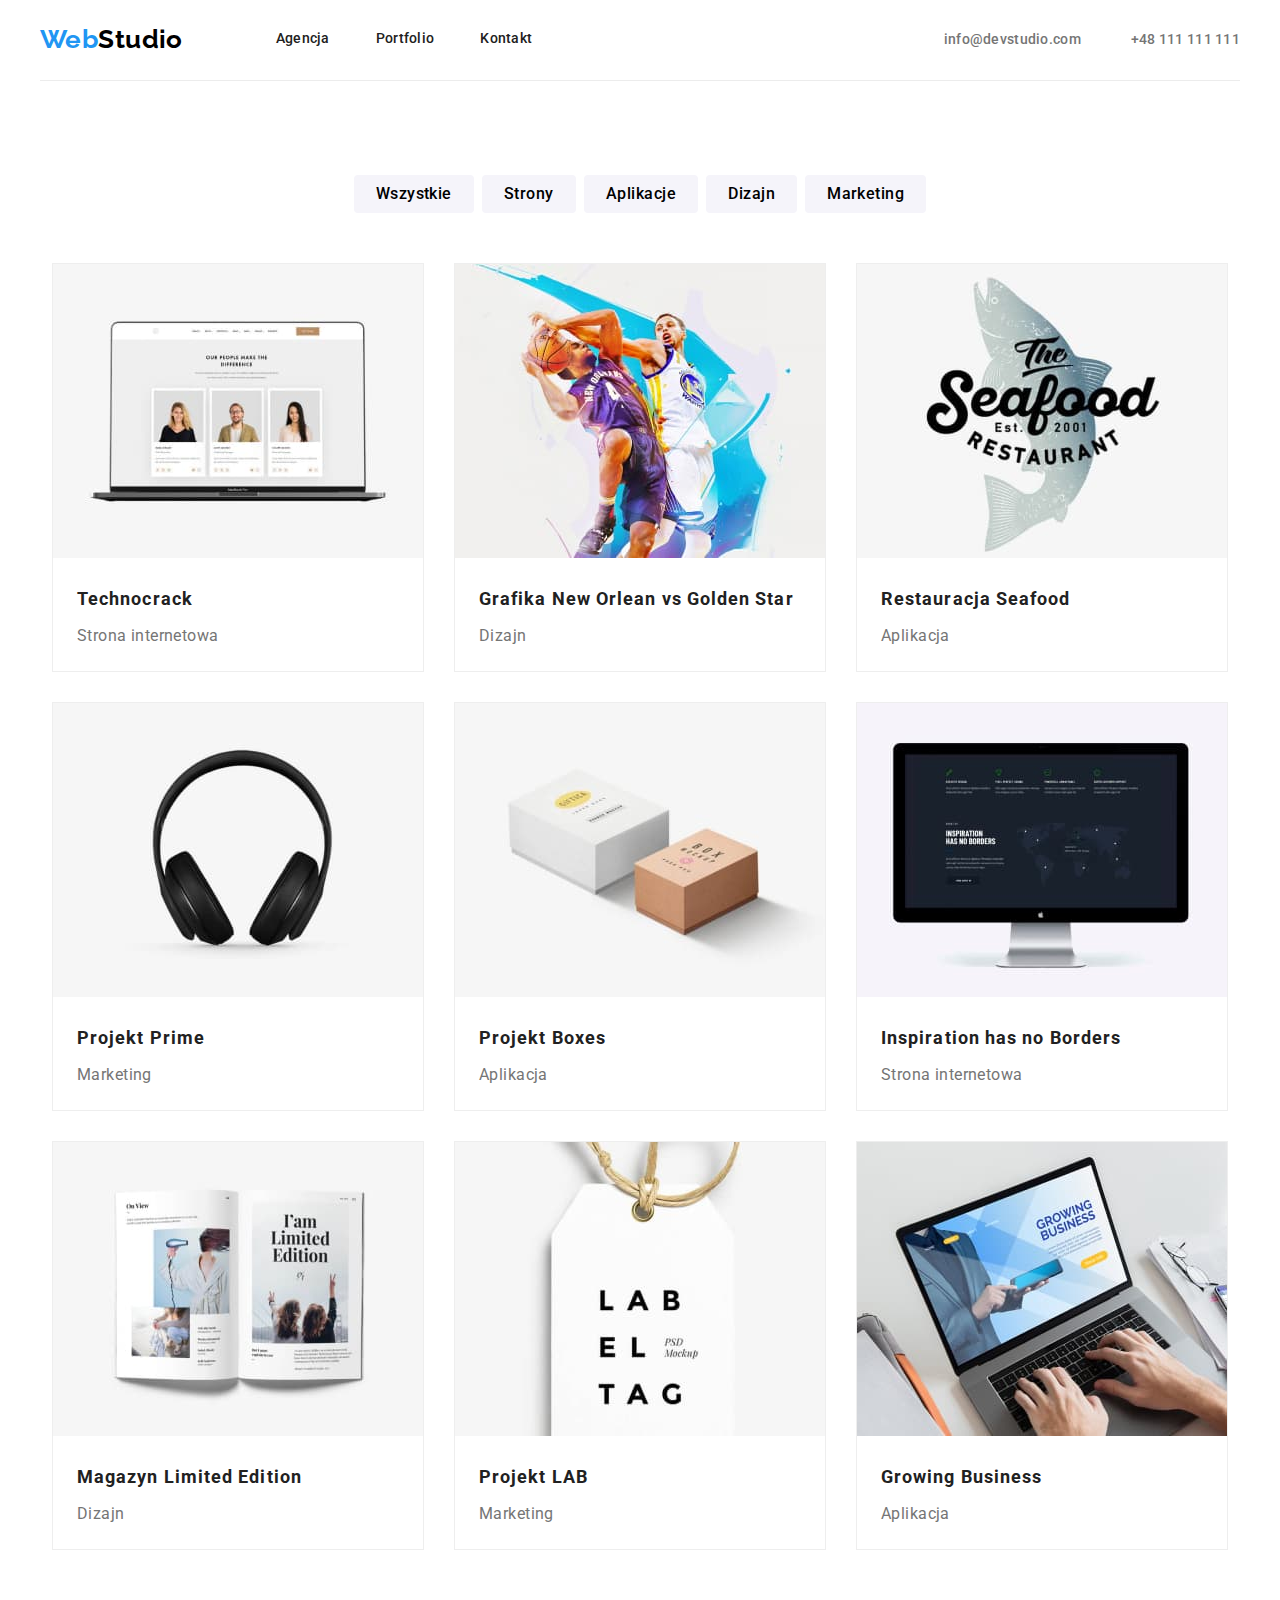
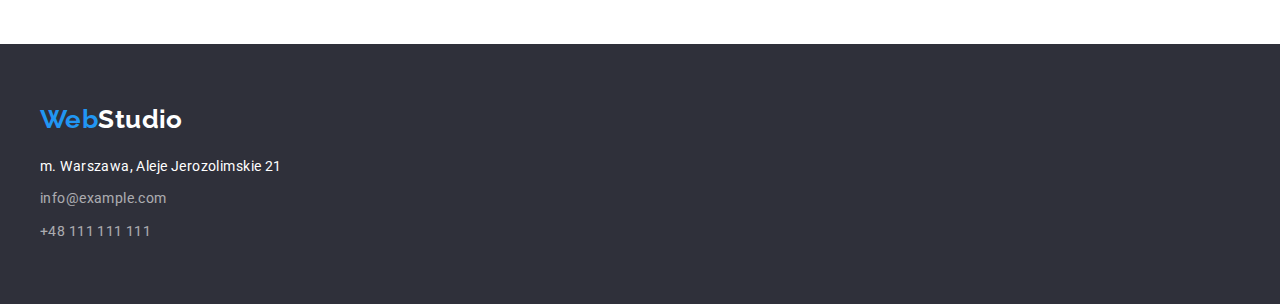
==== portfolio.html @ f4ee3b88 "setup" ====
<!DOCTYPE html>
<html lang="en">
  <head>
    <meta charset="UTF-8" />
    <meta http-equiv="X-UA-Compatible" content="IE=edge" />
    <meta name="viewport" content="width=device-width, initial-scale=1.0" />
    <title>Portfolio</title>
    <link rel="preconnect" href="https://fonts.googleapis.com" />
    <link rel="preconnect" href="https://fonts.gstatic.com" crossorigin />
    <link
      href="https://fonts.googleapis.com/css2?family=Raleway:wght@700&family=Roboto:wght@400;500;700;900&display=swap"
      rel="stylesheet"
    />
    <link href="css/styles.css" rel="stylesheet" />
  </head>
  <body>
    <header>
      <div class="header container">
        <!-- SITE NAVIGATION -->
        <nav>
          <a class="logo brand-main-color" href="index.html"
            >web<span class="brand-secondary-color">Studio</span></a
          >
          <ul class="nav">
            <li><a class="highlight" href="index.html">Agencja</a></li>
            <li><a class="highlight" href="portfolio.html">Portfolio</a></li>
            <li><a class="highlight" href="#">Kontakt</a></li>
          </ul>
        </nav>
        <!-- CONTACT INFO -->
        <ul class="contact-info">
          <li><a class="highlight" href="mailto:info@devstudio.com">info@devstudio.com</a></li>
          <li><a class="highlight" href="tel:+48111111111">+48 111 111 111</a></li>
        </ul>
      </div>
    </header>
    <main>
      <!-- BUTTON SECTION -->
      <section class="section">
        <div class="container">
          <ul class="buttons-portfolio">
            <li>
              <button class="buttons-light" type="button">Wszystkie</button>
            </li>
            <li><button class="buttons-light" type="button">Strony</button></li>
            <li>
              <button class="buttons-light" type="button">Aplikacje</button>
            </li>
            <li><button class="buttons-light" type="button">Dizajn</button></li>
            <li>
              <button class="buttons-light" type="button">Marketing</button>
            </li>
          </ul>
          <!-- PHOTO SECTION -->
          <ul class="examples">
            <li>
              <figure>
                <img src="images/port1.jpg" alt="laptop screen" width="370" height="294" />
                <figcaption class="description">
                  <h3>Technocrack</h3>
                  <p>Strona internetowa</p>
                </figcaption>
              </figure>
            </li>
            <li>
              <figure>
                <img src="images/port2.jpg" alt="basketball players" width="370" height="294" />
                <figcaption class="description">
                  <h3>Grafika New Orlean vs Golden Star</h3>
                  <p>Dizajn</p>
                </figcaption>
              </figure>
            </li>
            <li>
              <figure>
                <img src="images/port3.jpg" alt="restaurant logo" width="370" height="294" />
                <figcaption class="description">
                  <h3>Restauracja Seafood</h3>
                  <p>Aplikacja</p>
                </figcaption>
              </figure>
            </li>
            <li>
              <figure>
                <img src="images/port4.jpg" alt="headphones" width="370" height="294" />
                <figcaption class="description">
                  <h3>Projekt Prime</h3>
                  <p>Marketing</p>
                </figcaption>
              </figure>
            </li>
            <li>
              <figure>
                <img src="images/port5.jpg" alt="two boxes" width="370" height="294" />
                <figcaption class="description">
                  <h3>Projekt Boxes</h3>
                  <p>Aplikacja</p>
                </figcaption>
              </figure>
            </li>
            <li>
              <figure>
                <img src="images/port6.jpg" alt="pc screen" width="370" height="294" />
                <figcaption class="description">
                  <h3>Inspiration has no Borders</h3>
                  <p>Strona internetowa</p>
                </figcaption>
              </figure>
            </li>
            <li>
              <figure>
                <img src="images/port7.jpg" alt="opened magazine" width="370" height="294" />
                <figcaption class="description">
                  <h3>Magazyn Limited Edition</h3>
                  <p>Dizajn</p>
                </figcaption>
              </figure>
            </li>
            <li>
              <figure>
                <img src="images/port8.jpg" alt="pendant" width="370" height="294" />
                <figcaption class="description">
                  <h3>Projekt LAB</h3>
                  <p>Marketing</p>
                </figcaption>
              </figure>
            </li>
            <li>
              <figure>
                <img src="images/port9.jpg" alt="writing on computer" width="370" height="294" />
                <figcaption class="description">
                  <h3>Growing Business</h3>
                  <p>Aplikacja</p>
                </figcaption>
              </figure>
            </li>
          </ul>
        </div>
      </section>
    </main>
    <footer class="background-secondary">
      <div class="container">
        <a class="logo brand-main-color" href="/index.html"
          >web<span class="brand-tertiary-color">Studio</span></a
        >
        <!-- CONTACT INFO -->
        <address>
          <ul class="address">
            <li>m. Warszawa, Aleje Jerozolimskie 21</li>
            <li>
              <a href="mailto:info@example.com">info@example.com</a>
            </li>
            <li><a href="tel:+48111111111">+48 111 111 111</a></li>
          </ul>
        </address>
      </div>
    </footer>
  </body>
</html>
---- css/styles.css ----
:root {
  --brand-primary-color: #2196f3;
  --primary-alpha: rgba(33, 150, 243, 0.4);
  --brand-secondary-color: #000;
  --brand-tertiary-color: #fff;
  --text-primary-color: #212121;
  --text-light-color: #757575;
  --light-background-color: #f5f4fa;
  --mid-background-color: #ececec;
  --dark-background-color: #2f303a;
  --brand-font: 'Raleway', sans-serif;
  --main-font: 'Roboto', sans-serif;
}
* {
  margin: 0;
}
ul {
  list-style: none;
  padding: 0;
}
a {
  text-decoration: none;
  padding: 0;
  margin: 0;
}
button {
  cursor: pointer;
}
h3 {
  font-size: inherit;
}
body {
  font-family: var(--main-font);
  color: var(--text-primary-color);
  font-size: 14px;
  letter-spacing: 0.03em;
}
.section {
  padding: 94px 0;
}
.container {
  max-width: 1200px;
  width: 100%;
  margin: 0 auto;
}
.header {
  display: flex;
  align-items: center;
  justify-content: space-between;
  border-bottom: 1px solid #ececec;
}
nav {
  display: inline-flex;
  align-items: center;
  padding: 24px 0px 25px 0px;
}
.logo {
  font-family: var(--brand-font);
  font-size: 26px;
  font-weight: 700;
  text-transform: capitalize;
  line-height: 1.19;
  margin-right: 93px;
}
.brand-main-color {
  color: var(--brand-primary-color);
}
.brand-secondary-color {
  color: var(--brand-secondary-color);
}
.brand-tertiary-color {
  color: var(--brand-tertiary-color);
}
.nav,
.contact-info {
  display: inline-flex;
  gap: 46px;
  font-weight: 500;
  line-height: 1.14;
  letter-spacing: 0.02em;
}
.nav a {
  color: inherit;
}
.contact-info {
  gap: 50px;
}
.contact-info a {
  color: var(--text-light-color);
}
.hero-section {
  padding: 200px 0;
  text-align: center;
}
.hero {
  text-transform: uppercase;
  font-size: 44px;
  font-weight: 900;
  line-height: 1.36;
  color: var(--brand-tertiary-color);
  margin-bottom: 30px;
  letter-spacing: 0.06em;
}
.buttons-main {
  font-family: var(--main-font);
  font-size: 16px;
  font-weight: 700;
  line-height: 1.87;
  padding: 10px 41px 10px 42px;
  border-radius: 4px;
  text-align: center;
  letter-spacing: 0.06em;
  border: none;
  background-color: var(--brand-primary-color);
  color: var(--brand-tertiary-color);
}
.paragraphs {
  display: flex;
  gap: 30px;
  margin-bottom: 94px;
}
.paragraphs h3 {
  text-transform: uppercase;
  font-weight: 700;
  line-height: 1.17;
  margin-bottom: 10px;
}
.paragraphs p {
  color: var(--text-light-color);
  line-height: 1.71;
}
.section-title {
  font-weight: 700;
  font-size: 36px;
  line-height: 1.17;
  text-align: center;
  margin-bottom: 50px;
}
.foto {
  display: flex;
  gap: 30px;
  justify-content: center;
}
.background-light {
  background-color: var(--light-background-color);
}
.people {
  display: flex;
  gap: 30px;
}
.foto-caption {
  background-color: var(--brand-tertiary-color);
  box-shadow: 0px 1px 3px rgba(0, 0, 0, 0.12), 0px 1px 1px rgba(0, 0, 0, 0.14),
    0px 2px 1px rgba(0, 0, 0, 0.2);
  border-radius: 0px 0px 4px 4px;
}
.foto-caption figcaption {
  font-size: 16px;
  line-height: 1.19;
  text-align: center;
  padding: 30px 0;
}
.foto-caption h3 {
  font-weight: 500;
  margin-bottom: 10px;
}
.foto-caption p {
  color: var(--text-light-color);
}
.buttons-portfolio {
  display: flex;
  justify-content: center;
  gap: 8px;
}
.buttons-light {
  padding: 6px 22px;
  font-family: var(--main-font);
  font-size: 16px;
  font-weight: 500;
  line-height: 1.62;
  border-radius: 4px;
  text-align: center;
  letter-spacing: 0.03em;
  border: none;
  background-color: var(--light-background-color);
}
.buttons-light:hover {
  background-color: var(--brand-primary-color);
  color: var(--brand-tertiary-color);
}
.examples {
  display: flex;
  justify-content: center;
  gap: 30px;
  margin-top: 50px;
  flex-wrap: wrap;
}
.examples figure {
  border: 1px solid #eeeeee;
}
.description {
  padding: 20px 24px;
}

.description > h3 {
  font-weight: 700;
  font-size: 18px;
  line-height: 2;
  letter-spacing: 0.06em;
  margin-bottom: 4px;
}
.description > p {
  font-size: 16px;
  line-height: 1.87;
  color: var(--text-light-color);
}
footer {
  padding: 60px 0;
}
footer,
.background-secondary {
  background-color: var(--dark-background-color);
}
.address,
.address a {
  font-size: 14px;
  font-style: normal;
  line-height: 1.71;
  color: var(--brand-tertiary-color);
}
.address a {
  opacity: 0.6;
}
.address {
  display: flex;
  flex-direction: column;
  margin-top: 20px;
  gap: 9px;
}
.highlight:hover,
.highlight:focus {
  color: var(--brand-primary-color);
}
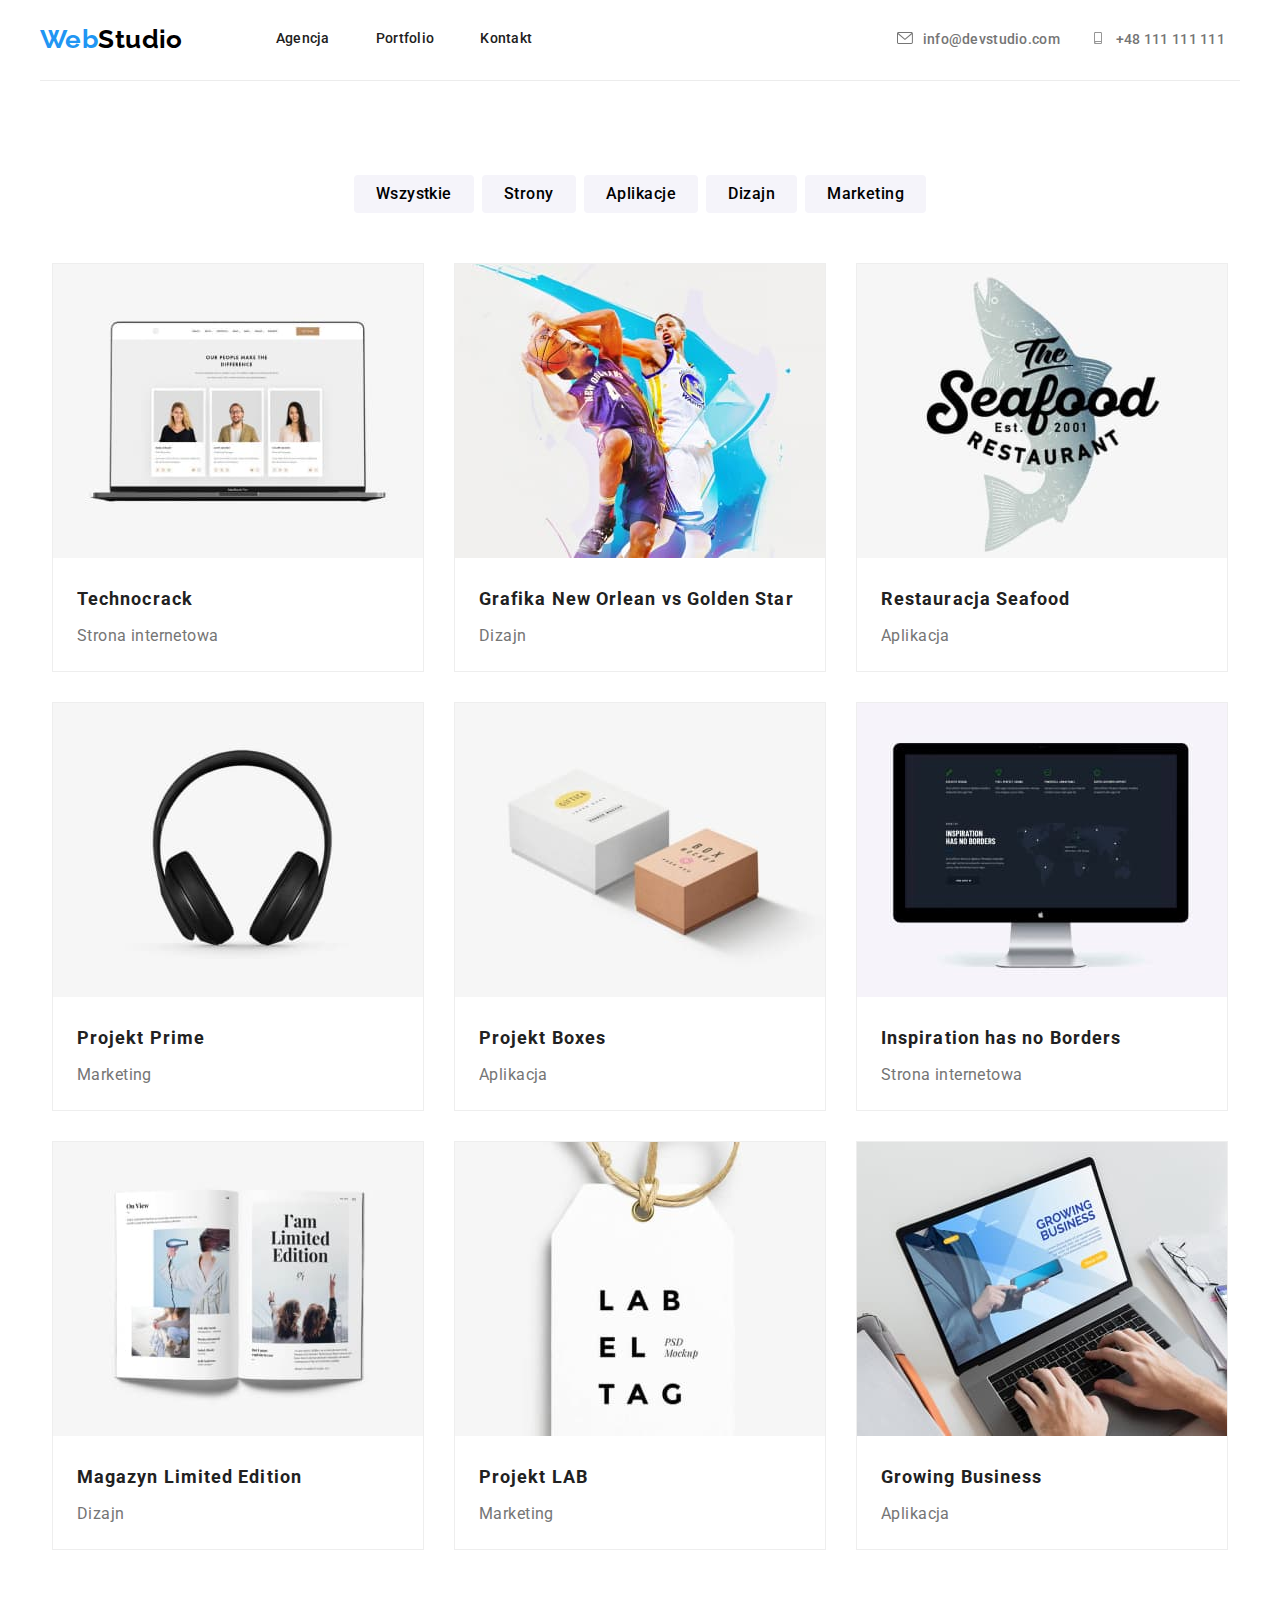
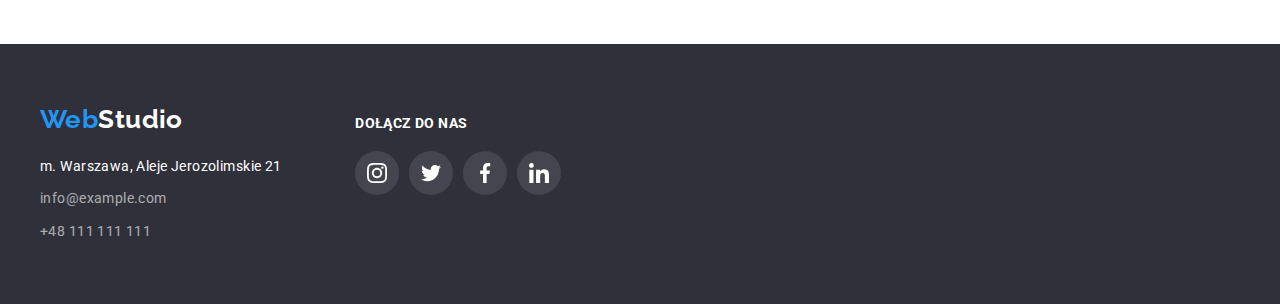
==== commit 6b2afa0e: "final" ====
--- a/portfolio.html
+++ b/portfolio.html
@@ -18,7 +18,7 @@
       <div class="header container">
         <!-- SITE NAVIGATION -->
         <nav>
-          <a class="logo brand-main-color" href="index.html"
+          <a class="logo-header brand-main-color" href="index.html"
             >web<span class="brand-secondary-color">Studio</span></a
           >
           <ul class="nav">
@@ -28,9 +28,19 @@
           </ul>
         </nav>
         <!-- CONTACT INFO -->
-        <ul class="contact-info">
-          <li><a class="highlight" href="mailto:info@devstudio.com">info@devstudio.com</a></li>
-          <li><a class="highlight" href="tel:+48111111111">+48 111 111 111</a></li>
+        <ul class="contact">
+          <li class="contact-info">
+            <span
+              ><svg class="icon-k" width="16" height="12">
+                <use href="./images/icons.svg#icon-envelope"></use></svg></span
+            ><a href="mailto:info@devstudio.com">info@devstudio.com</a>
+          </li>
+          <li class="contact-info">
+            <span
+              ><svg class="icon-k" width="16" height="12">
+                <use href="./images/icons.svg#icon-smartphone"></use></svg></span
+            ><a href="tel:+48111111111">+48 111 111 111</a>
+          </li>
         </ul>
       </div>
     </header>
@@ -53,7 +63,7 @@
           </ul>
           <!-- PHOTO SECTION -->
           <ul class="examples">
-            <li>
+            <li class="card-highlight">
               <figure>
                 <img src="images/port1.jpg" alt="laptop screen" width="370" height="294" />
                 <figcaption class="description">
@@ -62,7 +72,7 @@
                 </figcaption>
               </figure>
             </li>
-            <li>
+            <li class="card-highlight">
               <figure>
                 <img src="images/port2.jpg" alt="basketball players" width="370" height="294" />
                 <figcaption class="description">
@@ -71,7 +81,7 @@
                 </figcaption>
               </figure>
             </li>
-            <li>
+            <li class="card-highlight">
               <figure>
                 <img src="images/port3.jpg" alt="restaurant logo" width="370" height="294" />
                 <figcaption class="description">
@@ -80,7 +90,7 @@
                 </figcaption>
               </figure>
             </li>
-            <li>
+            <li class="card-highlight">
               <figure>
                 <img src="images/port4.jpg" alt="headphones" width="370" height="294" />
                 <figcaption class="description">
@@ -89,7 +99,7 @@
                 </figcaption>
               </figure>
             </li>
-            <li>
+            <li class="card-highlight">
               <figure>
                 <img src="images/port5.jpg" alt="two boxes" width="370" height="294" />
                 <figcaption class="description">
@@ -98,7 +108,7 @@
                 </figcaption>
               </figure>
             </li>
-            <li>
+            <li class="card-highlight">
               <figure>
                 <img src="images/port6.jpg" alt="pc screen" width="370" height="294" />
                 <figcaption class="description">
@@ -107,7 +117,7 @@
                 </figcaption>
               </figure>
             </li>
-            <li>
+            <li class="card-highlight">
               <figure>
                 <img src="images/port7.jpg" alt="opened magazine" width="370" height="294" />
                 <figcaption class="description">
@@ -116,7 +126,7 @@
                 </figcaption>
               </figure>
             </li>
-            <li>
+            <li class="card-highlight">
               <figure>
                 <img src="images/port8.jpg" alt="pendant" width="370" height="294" />
                 <figcaption class="description">
@@ -125,7 +135,7 @@
                 </figcaption>
               </figure>
             </li>
-            <li>
+            <li class="card-highlight">
               <figure>
                 <img src="images/port9.jpg" alt="writing on computer" width="370" height="294" />
                 <figcaption class="description">
@@ -140,19 +150,45 @@
     </main>
     <footer class="background-secondary">
       <div class="container">
-        <a class="logo brand-main-color" href="/index.html"
-          >web<span class="brand-tertiary-color">Studio</span></a
-        >
-        <!-- CONTACT INFO -->
-        <address>
-          <ul class="address">
+        <div class="address">
+          <a class="logo-footer brand-main-color" href="/index.html"
+            >web<span class="brand-tertiary-color">Studio</span></a
+          >
+          <!-- CONTACT INFO -->
+          <ul class="address-info">
             <li>m. Warszawa, Aleje Jerozolimskie 21</li>
             <li>
               <a href="mailto:info@example.com">info@example.com</a>
             </li>
             <li><a href="tel:+48111111111">+48 111 111 111</a></li>
           </ul>
-        </address>
+        </div>
+        <!-- SOCIAL LINKS -->
+        <div class="social-links">
+          <h3 class="join">dołącz do nas</h3>
+          <ul class="icons-socials">
+            <li class="icon-f">
+              <svg width="20" height="20">
+                <use href="./images/icons.svg#icon-instagram-2"></use>
+              </svg>
+            </li>
+            <li class="icon-f">
+              <svg width="20" height="20">
+                <use href="./images/icons.svg#icon-twitter-1"></use>
+              </svg>
+            </li>
+            <li class="icon-f">
+              <svg width="20" height="20">
+                <use href="./images/icons.svg#icon-facebook-1"></use>
+              </svg>
+            </li>
+            <li class="icon-f">
+              <svg width="20" height="20">
+                <use href="./images/icons.svg#icon-linkedin-1"></use>
+              </svg>
+            </li>
+          </ul>
+        </div>
       </div>
     </footer>
   </body>
--- a/css/styles.css
+++ b/css/styles.css
@@ -10,6 +10,7 @@
   --dark-background-color: #2f303a;
   --brand-font: 'Raleway', sans-serif;
   --main-font: 'Roboto', sans-serif;
+  --icons-color: #afb1b8;
 }
 * {
   margin: 0;
@@ -54,7 +55,7 @@
   align-items: center;
   padding: 24px 0px 25px 0px;
 }
-.logo {
+.logo-header {
   font-family: var(--brand-font);
   font-size: 26px;
   font-weight: 700;
@@ -72,7 +73,7 @@
   color: var(--brand-tertiary-color);
 }
 .nav,
-.contact-info {
+.contact {
   display: inline-flex;
   gap: 46px;
   font-weight: 500;
@@ -82,11 +83,34 @@
 .nav a {
   color: inherit;
 }
-.contact-info {
-  gap: 50px;
-}
-.contact-info a {
+.icon-k {
+  margin-right: 10px;
+}
+.contact {
+  align-content: center;
+  align-items: center;
+  gap: 30px;
+  padding: 15px;
   color: var(--text-light-color);
+  fill: var(--text-light-color);
+}
+.contact svg {
+  fill: inherit;
+}
+.contact a {
+  color: inherit;
+}
+.contact-info:hover {
+  fill: var(--brand-primary-color);
+  color: var(--brand-primary-color);
+}
+.background-hero {
+  background-image: linear-gradient(to right, rgba(47, 48, 58, 0.4), rgba(47, 48, 58, 0.4)),
+    url('/images/hero-background.jpg');
+  background-size: contain;
+  background-repeat: no-repeat;
+  background-position: center;
+  background-color: #fff 100%;
 }
 .hero-section {
   padding: 200px 0;
@@ -114,12 +138,24 @@
   background-color: var(--brand-primary-color);
   color: var(--brand-tertiary-color);
 }
+.icons-paragraphs,
+.icons-socials {
+  display: flex;
+  justify-content: center;
+  gap: 30px;
+}
+.icon-a {
+  background-color: var(--light-background-color);
+  padding: 25px 100px;
+}
 .paragraphs {
   display: flex;
   gap: 30px;
+  margin-top: 30px;
   margin-bottom: 94px;
 }
-.paragraphs h3 {
+.paragraphs h3,
+.join {
   text-transform: uppercase;
   font-weight: 700;
   line-height: 1.17;
@@ -166,6 +202,41 @@
 }
 .foto-caption p {
   color: var(--text-light-color);
+  margin-bottom: 16px;
+}
+.icons-socials {
+  gap: 10px;
+}
+.icon-s {
+  display: flex;
+  align-items: center;
+  padding: 12px;
+  border-radius: 100%;
+  fill: var(--icons-color);
+}
+.icon-s:hover,
+.icon-s:focus,
+.icon-f:hover,
+.icon-f:focus {
+  background-color: var(--brand-primary-color);
+  fill: var(--brand-tertiary-color);
+}
+.icons-clients {
+  display: flex;
+  justify-items: center;
+  gap: 30px;
+}
+.icon-c {
+  display: flex;
+  padding: 17.71px 32px 14.25px;
+  border: 1px solid #afb1b8;
+  border-radius: 4px;
+  fill: var(--icons-color);
+}
+.icon-c:hover,
+.icon-c:focus {
+  fill: var(--brand-primary-color);
+  border: 1px solid var(--brand-primary-color);
 }
 .buttons-portfolio {
   display: flex;
@@ -184,9 +255,12 @@
   border: none;
   background-color: var(--light-background-color);
 }
-.buttons-light:hover {
+.buttons-light:hover,
+.buttons-light:focus {
   background-color: var(--brand-primary-color);
   color: var(--brand-tertiary-color);
+  box-shadow: 0px 3px 1px rgba(0, 0, 0, 0.1), 0px 1px 2px rgba(0, 0, 0, 0.08),
+    0px 2px 2px rgba(0, 0, 0, 0.12);
 }
 .examples {
   display: flex;
@@ -197,6 +271,11 @@
 }
 .examples figure {
   border: 1px solid #eeeeee;
+}
+.card-highlight:hover {
+  border: 1px solid #eeeeee;
+  box-shadow: 0px 1px 1px rgba(0, 0, 0, 0.12), 0px 4px 4px rgba(0, 0, 0, 0.06),
+    1px 4px 6px rgba(0, 0, 0, 0.16);
 }
 .description {
   padding: 20px 24px;
@@ -221,23 +300,51 @@
 .background-secondary {
   background-color: var(--dark-background-color);
 }
-.address,
-.address a {
+.address {
+  display: inline-flex;
+  flex-direction: column;
+  margin-right: 70px;
+}
+.logo-footer {
+  font-family: var(--brand-font);
+  font-size: 26px;
+  font-weight: 700;
+  text-transform: capitalize;
+  line-height: 1.19;
+  margin-bottom: 11px;
+}
+.address-info,
+.address-info a {
   font-size: 14px;
   font-style: normal;
   line-height: 1.71;
   color: var(--brand-tertiary-color);
-}
-.address a {
+  letter-spacing: 0.03em;
+}
+.address-info > li {
+  margin-top: 9px;
+}
+.address-info a {
   opacity: 0.6;
 }
-.address {
-  display: flex;
+.social-links {
+  display: inline-flex;
   flex-direction: column;
-  margin-top: 20px;
-  gap: 9px;
+}
+.join {
+  color: var(--brand-tertiary-color);
+  margin-bottom: 20px;
+}
+.icon-f {
+  display: flex;
+  align-items: center;
+  padding: 12px;
+  border-radius: 100%;
+  background: rgba(255, 255, 255, 0.1);
+  fill: var(--brand-tertiary-color);
 }
 .highlight:hover,
 .highlight:focus {
   color: var(--brand-primary-color);
-}
+  fill: var(--brand-primary-color);
+}
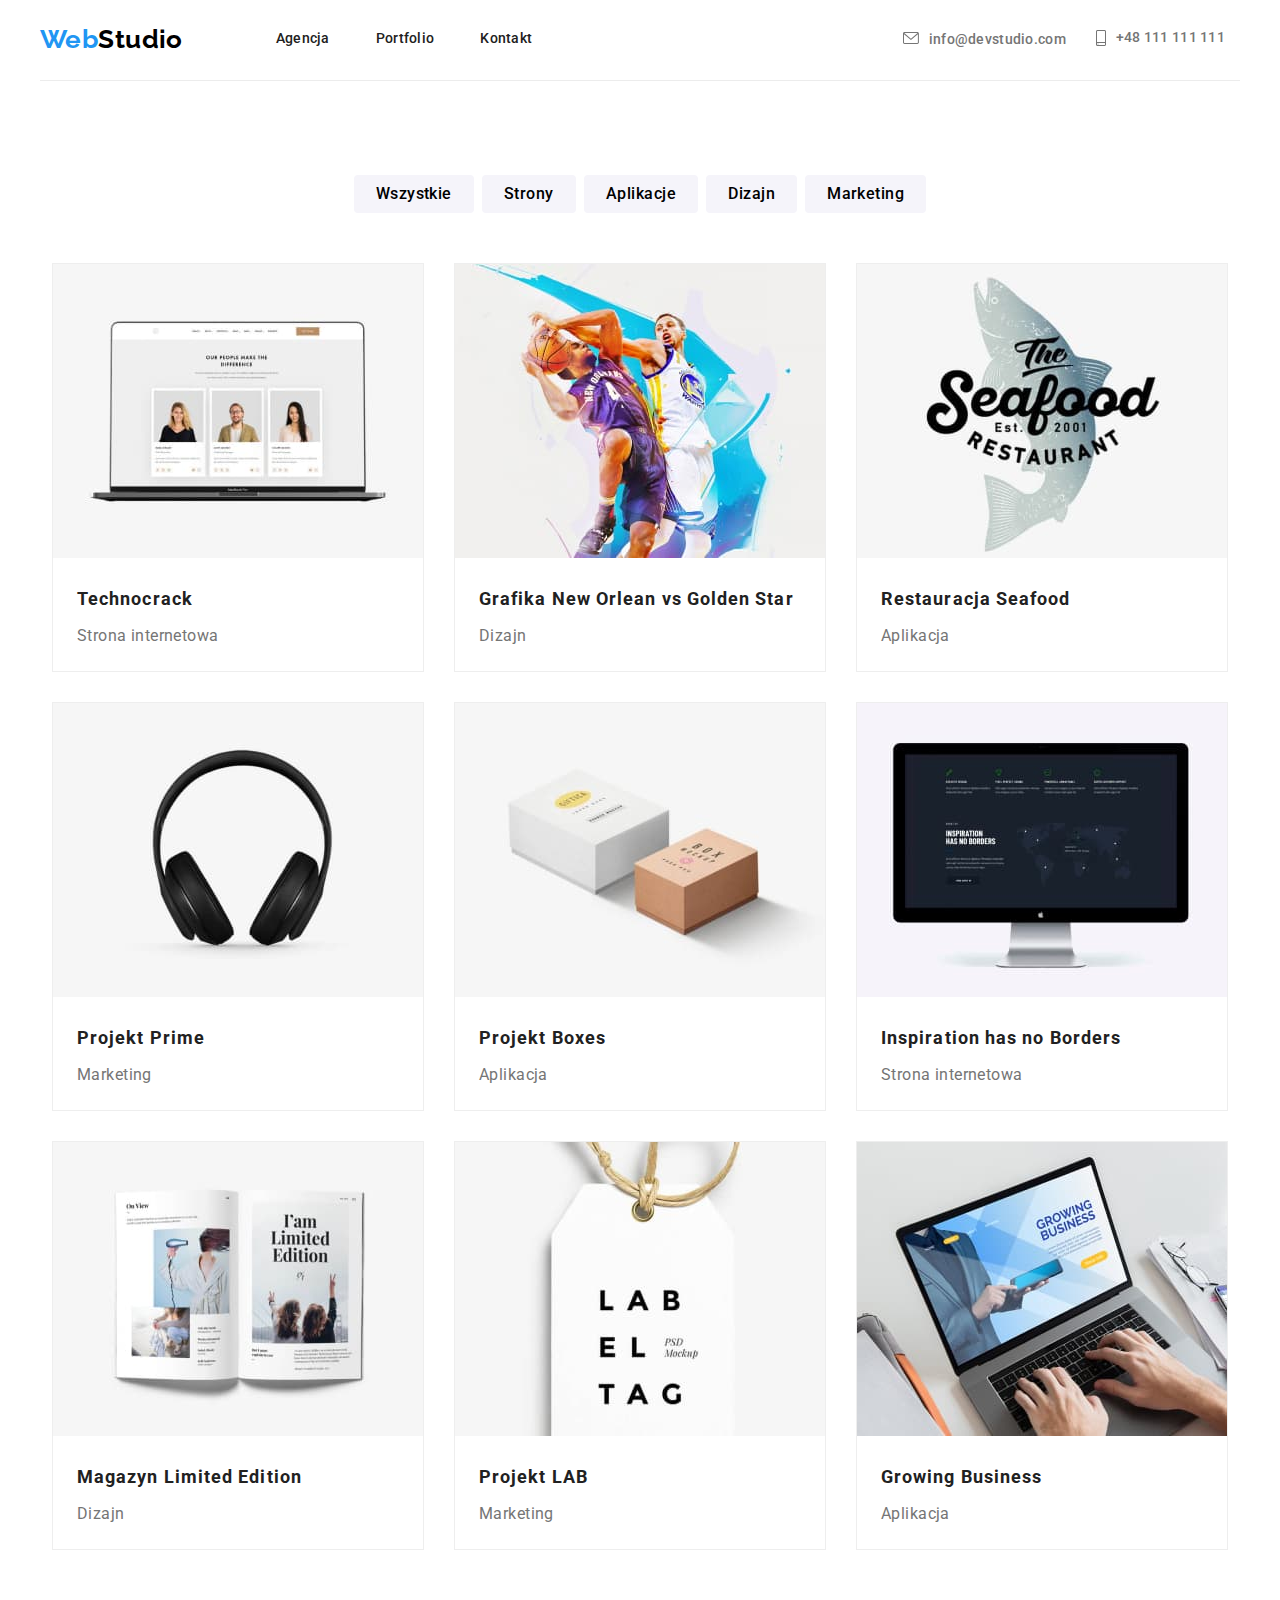
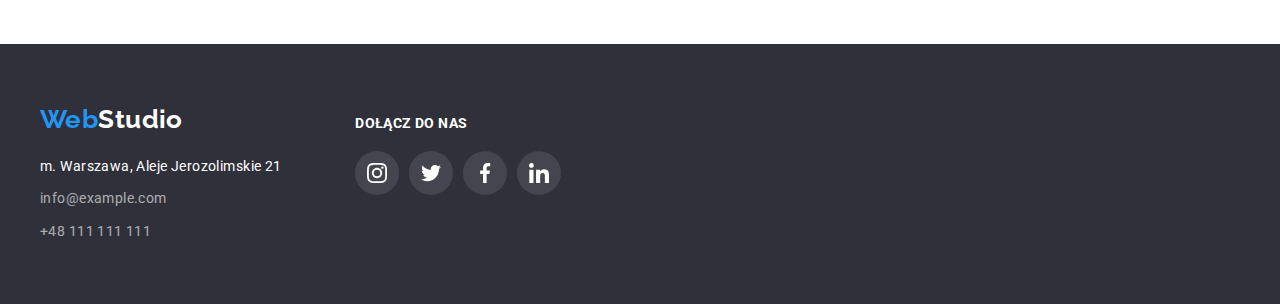
==== commit 40c004e1: "poprawki" ====
--- a/portfolio.html
+++ b/portfolio.html
@@ -18,7 +18,7 @@
       <div class="header container">
         <!-- SITE NAVIGATION -->
         <nav>
-          <a class="logo-header brand-main-color" href="index.html"
+          <a class="logo brand-main-color" href="index.html"
             >web<span class="brand-secondary-color">Studio</span></a
           >
           <ul class="nav">
@@ -29,17 +29,21 @@
         </nav>
         <!-- CONTACT INFO -->
         <ul class="contact">
-          <li class="contact-info">
-            <span
-              ><svg class="icon-k" width="16" height="12">
-                <use href="./images/icons.svg#icon-envelope"></use></svg></span
-            ><a href="mailto:info@devstudio.com">info@devstudio.com</a>
+          <li>
+            <a class="contact-info" href="mailto:info@devstudio.com">
+              <svg class="contact-info" width="16" height="12">
+                <use href="./images/icons.svg#icon-envelope"></use>
+              </svg>
+              info@devstudio.com</a
+            >
           </li>
-          <li class="contact-info">
-            <span
-              ><svg class="icon-k" width="16" height="12">
-                <use href="./images/icons.svg#icon-smartphone"></use></svg></span
-            ><a href="tel:+48111111111">+48 111 111 111</a>
+          <li>
+            <a class="contact-info" href="tel:+48111111111">
+              <svg class="contact-info" width="10" height="16">
+                <use href="./images/icons.svg#icon-smartphone"></use>
+              </svg>
+              +48 111 111 111</a
+            >
           </li>
         </ul>
       </div>
@@ -63,7 +67,7 @@
           </ul>
           <!-- PHOTO SECTION -->
           <ul class="examples">
-            <li class="card-highlight">
+            <li class="card">
               <figure>
                 <img src="images/port1.jpg" alt="laptop screen" width="370" height="294" />
                 <figcaption class="description">
@@ -72,7 +76,7 @@
                 </figcaption>
               </figure>
             </li>
-            <li class="card-highlight">
+            <li class="card">
               <figure>
                 <img src="images/port2.jpg" alt="basketball players" width="370" height="294" />
                 <figcaption class="description">
@@ -81,7 +85,7 @@
                 </figcaption>
               </figure>
             </li>
-            <li class="card-highlight">
+            <li class="card">
               <figure>
                 <img src="images/port3.jpg" alt="restaurant logo" width="370" height="294" />
                 <figcaption class="description">
@@ -90,7 +94,7 @@
                 </figcaption>
               </figure>
             </li>
-            <li class="card-highlight">
+            <li class="card">
               <figure>
                 <img src="images/port4.jpg" alt="headphones" width="370" height="294" />
                 <figcaption class="description">
@@ -99,7 +103,7 @@
                 </figcaption>
               </figure>
             </li>
-            <li class="card-highlight">
+            <li class="card">
               <figure>
                 <img src="images/port5.jpg" alt="two boxes" width="370" height="294" />
                 <figcaption class="description">
@@ -108,7 +112,7 @@
                 </figcaption>
               </figure>
             </li>
-            <li class="card-highlight">
+            <li class="card">
               <figure>
                 <img src="images/port6.jpg" alt="pc screen" width="370" height="294" />
                 <figcaption class="description">
@@ -117,7 +121,7 @@
                 </figcaption>
               </figure>
             </li>
-            <li class="card-highlight">
+            <li class="card">
               <figure>
                 <img src="images/port7.jpg" alt="opened magazine" width="370" height="294" />
                 <figcaption class="description">
@@ -126,7 +130,7 @@
                 </figcaption>
               </figure>
             </li>
-            <li class="card-highlight">
+            <li class="card">
               <figure>
                 <img src="images/port8.jpg" alt="pendant" width="370" height="294" />
                 <figcaption class="description">
@@ -135,7 +139,7 @@
                 </figcaption>
               </figure>
             </li>
-            <li class="card-highlight">
+            <li class="card">
               <figure>
                 <img src="images/port9.jpg" alt="writing on computer" width="370" height="294" />
                 <figcaption class="description">
@@ -151,7 +155,7 @@
     <footer class="background-secondary">
       <div class="container">
         <div class="address">
-          <a class="logo-footer brand-main-color" href="/index.html"
+          <a class="logo brand-main-color" href="/index.html"
             >web<span class="brand-tertiary-color">Studio</span></a
           >
           <!-- CONTACT INFO -->
@@ -166,23 +170,23 @@
         <!-- SOCIAL LINKS -->
         <div class="social-links">
           <h3 class="join">dołącz do nas</h3>
-          <ul class="icons-socials">
-            <li class="icon-f">
+          <ul class="icons-socials-list">
+            <li class="icons-social icons-dark">
               <svg width="20" height="20">
                 <use href="./images/icons.svg#icon-instagram-2"></use>
               </svg>
             </li>
-            <li class="icon-f">
+            <li class="icons-social icons-dark">
               <svg width="20" height="20">
                 <use href="./images/icons.svg#icon-twitter-1"></use>
               </svg>
             </li>
-            <li class="icon-f">
+            <li class="icons-social icons-dark">
               <svg width="20" height="20">
                 <use href="./images/icons.svg#icon-facebook-1"></use>
               </svg>
             </li>
-            <li class="icon-f">
+            <li class="icons-social icons-dark">
               <svg width="20" height="20">
                 <use href="./images/icons.svg#icon-linkedin-1"></use>
               </svg>
--- a/css/styles.css
+++ b/css/styles.css
@@ -23,6 +23,7 @@
   text-decoration: none;
   padding: 0;
   margin: 0;
+  color: inherit;
 }
 button {
   cursor: pointer;
@@ -55,13 +56,12 @@
   align-items: center;
   padding: 24px 0px 25px 0px;
 }
-.logo-header {
+.logo {
   font-family: var(--brand-font);
   font-size: 26px;
   font-weight: 700;
   text-transform: capitalize;
   line-height: 1.19;
-  margin-right: 93px;
 }
 .brand-main-color {
   color: var(--brand-primary-color);
@@ -79,12 +79,7 @@
   font-weight: 500;
   line-height: 1.14;
   letter-spacing: 0.02em;
-}
-.nav a {
-  color: inherit;
-}
-.icon-k {
-  margin-right: 10px;
+  margin-left: 93px;
 }
 .contact {
   align-content: center;
@@ -94,25 +89,21 @@
   color: var(--text-light-color);
   fill: var(--text-light-color);
 }
-.contact svg {
-  fill: inherit;
-}
-.contact a {
-  color: inherit;
-}
-.contact-info:hover {
+.contact li:hover {
   fill: var(--brand-primary-color);
   color: var(--brand-primary-color);
 }
-.background-hero {
+.contact-info {
+  display: inline-flex;
+  align-content: center;
+  gap: 10px;
+}
+.hero-section {
   background-image: linear-gradient(to right, rgba(47, 48, 58, 0.4), rgba(47, 48, 58, 0.4)),
     url('/images/hero-background.jpg');
   background-size: contain;
   background-repeat: no-repeat;
   background-position: center;
-  background-color: #fff 100%;
-}
-.hero-section {
   padding: 200px 0;
   text-align: center;
 }
@@ -138,15 +129,10 @@
   background-color: var(--brand-primary-color);
   color: var(--brand-tertiary-color);
 }
-.icons-paragraphs,
-.icons-socials {
-  display: flex;
-  justify-content: center;
-  gap: 30px;
-}
-.icon-a {
+.icons-pagragraph {
   background-color: var(--light-background-color);
   padding: 25px 100px;
+  margin-bottom: 30px;
 }
 .paragraphs {
   display: flex;
@@ -204,20 +190,20 @@
   color: var(--text-light-color);
   margin-bottom: 16px;
 }
-.icons-socials {
+.icons-socials-list {
+  display: flex;
+  justify-content: center;
   gap: 10px;
 }
-.icon-s {
+.icons-social {
   display: flex;
   align-items: center;
   padding: 12px;
   border-radius: 100%;
   fill: var(--icons-color);
 }
-.icon-s:hover,
-.icon-s:focus,
-.icon-f:hover,
-.icon-f:focus {
+.icons-social:hover,
+.icons-social:focus {
   background-color: var(--brand-primary-color);
   fill: var(--brand-tertiary-color);
 }
@@ -226,15 +212,14 @@
   justify-items: center;
   gap: 30px;
 }
-.icon-c {
-  display: flex;
+.icons-clients li {
   padding: 17.71px 32px 14.25px;
   border: 1px solid #afb1b8;
   border-radius: 4px;
   fill: var(--icons-color);
 }
-.icon-c:hover,
-.icon-c:focus {
+.icons-clients li:hover,
+.icons-clients li:focus {
   fill: var(--brand-primary-color);
   border: 1px solid var(--brand-primary-color);
 }
@@ -272,7 +257,7 @@
 .examples figure {
   border: 1px solid #eeeeee;
 }
-.card-highlight:hover {
+.card:hover {
   border: 1px solid #eeeeee;
   box-shadow: 0px 1px 1px rgba(0, 0, 0, 0.12), 0px 4px 4px rgba(0, 0, 0, 0.06),
     1px 4px 6px rgba(0, 0, 0, 0.16);
@@ -304,14 +289,6 @@
   display: inline-flex;
   flex-direction: column;
   margin-right: 70px;
-}
-.logo-footer {
-  font-family: var(--brand-font);
-  font-size: 26px;
-  font-weight: 700;
-  text-transform: capitalize;
-  line-height: 1.19;
-  margin-bottom: 11px;
 }
 .address-info,
 .address-info a {
@@ -320,6 +297,7 @@
   line-height: 1.71;
   color: var(--brand-tertiary-color);
   letter-spacing: 0.03em;
+  margin-top: 11px;
 }
 .address-info > li {
   margin-top: 9px;
@@ -335,11 +313,7 @@
   color: var(--brand-tertiary-color);
   margin-bottom: 20px;
 }
-.icon-f {
-  display: flex;
-  align-items: center;
-  padding: 12px;
-  border-radius: 100%;
+.icons-dark {
   background: rgba(255, 255, 255, 0.1);
   fill: var(--brand-tertiary-color);
 }
